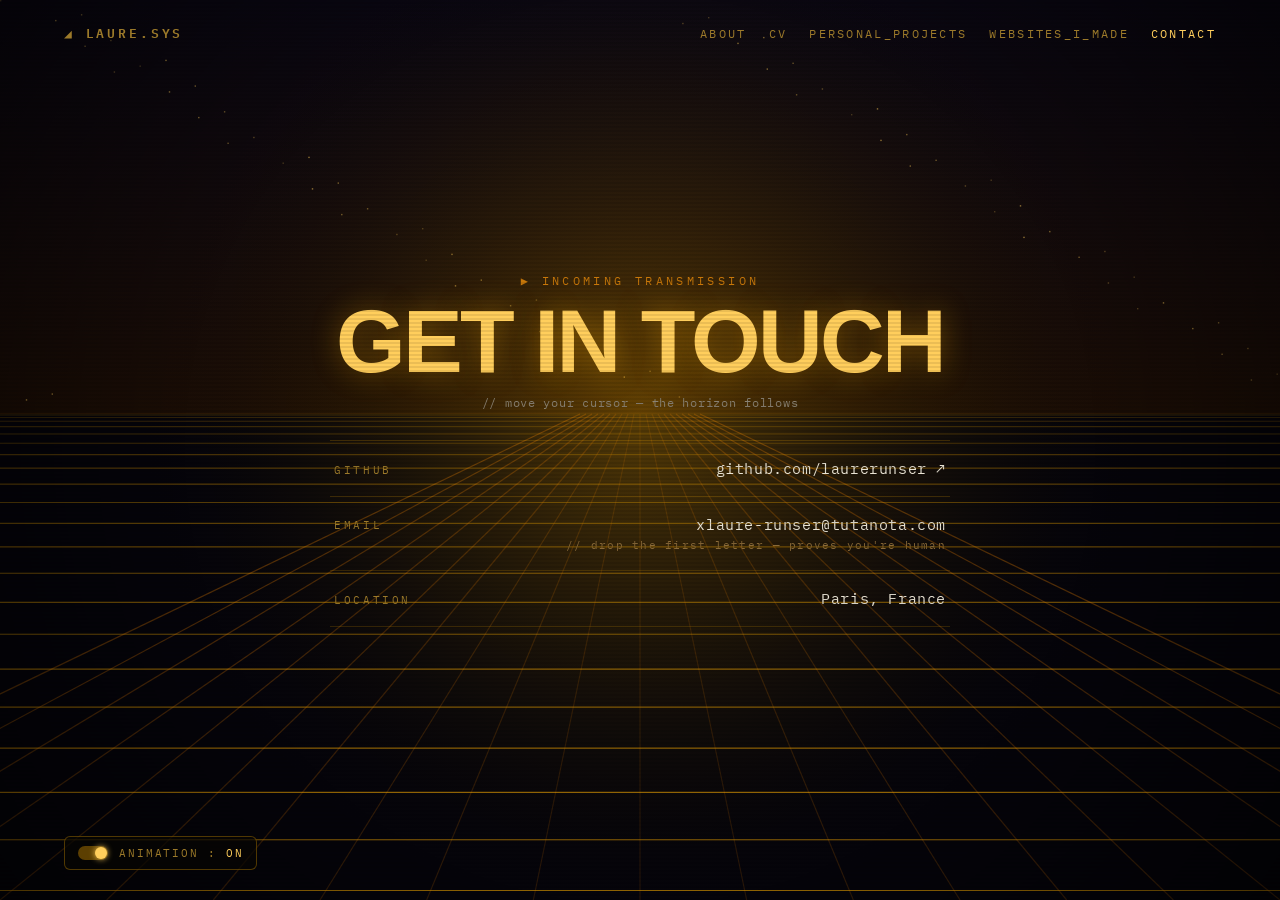
==== contact.html @ 8bfabf5b "new website" ====
<!DOCTYPE html>
<html lang="en" data-anim="1">
<head>
  <meta charset="UTF-8">
  <meta name="viewport" content="width=device-width, initial-scale=1">
  <title>Contact — Laure Runser</title>
  <meta name="description" content="How to reach Laure Runser. Move your cursor — the horizon follows.">
  <link rel="icon" href="assets/favicon.svg" type="image/svg+xml">
  <link rel="preconnect" href="https://fonts.googleapis.com">
  <link rel="preconnect" href="https://fonts.gstatic.com" crossorigin>
  <link href="https://fonts.googleapis.com/css2?family=IBM+Plex+Mono:wght@400;500;600&display=swap" rel="stylesheet">
  <link rel="stylesheet" href="css/styles.css">
</head>
<body>
  <main class="page">
    <canvas class="page__canvas" id="bg-canvas" aria-hidden="true"></canvas>

    <header class="nav">
      <a class="nav__brand" href="index.html">◢ LAURE.SYS</a>
      <nav class="nav__links" aria-label="primary">
        <a class="nav__link" href="index.html">ABOUT</a>
        <a class="nav__link" href="cv.html">CV</a>
        <a class="nav__link" href="personal-projects.html">PERSONAL_PROJECTS</a>
        <a class="nav__link" href="websites-i-made.html">WEBSITES_I_MADE</a>
        <a class="nav__link nav__link--active" href="contact.html">CONTACT</a>
      </nav>
    </header>

    <section class="page__content page__content--centered">
      <div class="contact-wrap">
        <div class="label">▶ INCOMING TRANSMISSION</div>
        <h1 class="hero hero--md">GET IN TOUCH</h1>
        <div class="contact-hint">// move your cursor — the horizon follows</div>

        <div class="contact-list">
          <a class="contact-row contact-row--link" href="https://github.com/laurerunser" target="_blank" rel="noopener">
            <span class="contact-row__label">GITHUB</span>
            <span class="contact-row__value">github.com/laurerunser ↗</span>
          </a>
          <div class="contact-row contact-row--email">
            <span class="contact-row__label">EMAIL</span>
            <span class="contact-row__email-block">
              <span class="contact-row__value" style="font-family:'IBM Plex Mono',monospace;">xlaure-runser@tutanota.com</span>
              <span class="contact-row__email-hint">// drop the first letter — proves you're human</span>
            </span>
          </div>
          <div class="contact-row">
            <span class="contact-row__label">LOCATION</span>
            <span class="contact-row__value">Paris, France</span>
          </div>
        </div>
      </div>
    </section>

    <button class="anim-toggle" type="button" aria-pressed="true" aria-label="Toggle animations">
      <span class="anim-toggle__track"><span class="anim-toggle__knob"></span></span>
      <span>ANIMATION : <span class="anim-toggle__state">ON</span></span>
    </button>
  </main>

  <!-- no top sweep on this page -->
  <div class="crt" aria-hidden="true">
    <div class="crt__scanlines"></div>
    <div class="crt__vignette"></div>
  </div>

  <script src="js/common.js"></script>
  <script src="js/contact.js"></script>
</body>
</html>
---- css/styles.css ----
/* =========================================================
   laure runser — personal site
   shared styles
   ========================================================= */

/* tokens */
:root {
  --bg: #080603;
  --bg-soft: #0a0805;
  --bg-deep: #050402;

  --amber: #ffb000;
  --amber-light: #ffce5c;
  --amber-dark: #c8780a;
  --amber-dim: #9c7a2a;
  --amber-faint: #6a5430;

  --text: #e9e3d4;
  --text-soft: #b9b09a;
  --text-muted: #8a8273;
  --text-dim: #8a6a38;

  --tv-shell-1: #322619;
  --tv-shell-2: #211810;
  --tv-shell-3: #140e08;

  --grid-line: rgba(255, 176, 0, 0.18);
}

/* reset */
*,
*::before,
*::after { box-sizing: border-box; }

html,
body { margin: 0; padding: 0; background: var(--bg); }

body {
  font-family: 'IBM Plex Mono', ui-monospace, monospace;
  color: var(--text);
  min-height: 100vh;
  overflow: hidden;
  -webkit-font-smoothing: antialiased;
}

a { color: inherit; }

/* =========================================================
   keyframes
   ========================================================= */
@keyframes scanbar {
  0%   { transform: translateY(-12%); }
  100% { transform: translateY(102vh); }
}
@keyframes flicker {
  0%, 100% { opacity: 0.97; }
  6%   { opacity: 0.86; }
  9%   { opacity: 0.99; }
  41%  { opacity: 0.92; }
  44%  { opacity: 1; }
  72%  { opacity: 0.88; }
}
@keyframes blink {
  0%, 48%   { opacity: 1; }
  49%, 100% { opacity: 0; }
}
@keyframes sigarc {
  0%   { opacity: 0; transform: translateX(-50%) scale(0.4); }
  50%  { opacity: 0.8; }
  100% { opacity: 0; transform: translateX(-50%) scale(1.6); }
}
@keyframes floaty {
  0%, 100% { transform: translateY(0); }
  50%      { transform: translateY(-8px); }
}

/* animation kill-switch */
[data-anim="0"] *,
[data-anim="0"] *::before,
[data-anim="0"] *::after { animation: none !important; }

/* =========================================================
   page shell
   ========================================================= */
.page {
  position: relative;
  width: 100%;
  height: 100vh;
  overflow: hidden;
}
.page__canvas {
  position: absolute;
  inset: 0;
  width: 100%;
  height: 100%;
  display: block;
}
.page__content {
  position: absolute;
  inset: 0;
  display: flex;
  flex-direction: column;
  justify-content: center;
  padding: 0 5vw;
  pointer-events: none;
}
.page__content--centered { align-items: center; text-align: center; }

/* =========================================================
   global CRT overlays
   ========================================================= */
.crt {
  position: fixed;
  inset: 0;
  pointer-events: none;
  z-index: 40;
}
.crt__scanlines {
  position: absolute;
  inset: 0;
  background: repeating-linear-gradient(
    to bottom,
    transparent 0,
    transparent 2px,
    rgba(0, 0, 0, 0.16) 3px,
    transparent 4px
  );
  animation: flicker 7s infinite;
}
.crt__sweep {
  position: absolute;
  left: 0;
  right: 0;
  top: 0;
  height: 14vh;
  background: linear-gradient(to bottom, rgba(255, 176, 0, 0.07), transparent);
  animation: scanbar 5s linear infinite;
}
.crt__vignette {
  position: absolute;
  inset: 0;
  background: radial-gradient(circle at 50% 50%, transparent 58%, rgba(0, 0, 0, 0.5) 100%);
}

/* =========================================================
   top nav
   ========================================================= */
.nav {
  position: absolute;
  top: 0;
  left: 0;
  right: 0;
  z-index: 60;
  display: flex;
  justify-content: space-between;
  align-items: center;
  padding: 22px 5vw;
  pointer-events: none;
}
.nav__brand {
  pointer-events: auto;
  font-size: 13px;
  letter-spacing: 0.22em;
  color: var(--amber-dim);
  text-decoration: none;
  font-weight: 600;
  transition: color 0.15s;
}
.nav__brand:hover,
.nav__brand--active { color: var(--amber-light); }

.nav__links {
  pointer-events: auto;
  display: flex;
  gap: 22px;
  font-size: 11.5px;
  letter-spacing: 0.2em;
}
.nav__link {
  color: var(--amber-dim);
  text-decoration: none;
  transition: color 0.15s;
}
.nav__link:hover,
.nav__link--active { color: var(--amber-light); }

/* =========================================================
   labels / hero text
   ========================================================= */
.label {
  font-size: 12px;
  letter-spacing: 0.28em;
  color: var(--amber-dark);
  margin-bottom: 14px;
}
.label--wide { letter-spacing: 0.34em; }

.hero {
  font-family: 'Helvetica Neue', Arial, sans-serif;
  font-weight: 800;
  line-height: 0.86;
  letter-spacing: -0.04em;
  color: var(--amber-light);
  text-shadow: 0 0 30px rgba(255, 176, 0, 0.4);
  margin: 0;
}
.hero--xl { font-size: clamp(54px, 9.6vw, 156px); white-space: nowrap; }
.hero--cv { font-size: clamp(64px, 11vw, 168px); }
.hero--lg { font-size: clamp(60px, 10vw, 140px); }
.hero--md {
  font-size: clamp(48px, 7vw, 92px);
  line-height: 0.88;
  letter-spacing: -0.03em;
  text-shadow: 0 0 28px rgba(255, 176, 0, 0.35);
}

.subhead {
  font-family: 'Helvetica Neue', Arial, sans-serif;
  font-weight: 700;
  font-size: clamp(14px, 1.55vw, 21px);
  letter-spacing: 0.1em;
  color: var(--text);
  margin-top: 16px;
}

.tag {
  font-size: 13px;
  letter-spacing: 0.18em;
  color: var(--text-muted);
  margin-top: 22px;
  max-width: 440px;
  line-height: 1.7;
}

/* =========================================================
   boot log
   ========================================================= */
.boot {
  margin-top: 26px;
  font-size: 13.5px;
  line-height: 1.85;
  color: var(--text-soft);
  min-height: 182px;
  max-width: 680px;
  font-family: 'IBM Plex Mono', monospace;
}
.boot__line { color: var(--text-soft); }
.boot__line--accent { color: var(--amber); }
.boot__line--dim { color: #9c8a6a; }
.boot__line--header {
  color: var(--amber);
  font-weight: 600;
  letter-spacing: 0.32em;
  margin-top: 14px;
  margin-bottom: 4px;
  font-size: 11.5px;
}
.boot__cursor {
  display: inline-block;
  margin-left: 2px;
  color: var(--amber);
  animation: blink 1s steps(1) infinite;
}

.boot__line a {
  color: inherit;
  text-decoration: underline;
  text-decoration-color: rgba(255, 176, 0, 0.5);
  text-underline-offset: 3px;
  transition: color 0.15s;
}
.boot__line a:hover { color: var(--amber-light); }

/* =========================================================
   amber button-link (bottom-right github, etc.)
   ========================================================= */
.btn-link {
  pointer-events: auto;
  display: inline-flex;
  align-items: center;
  gap: 10px;
  text-decoration: none;
  font-size: 12px;
  letter-spacing: 0.16em;
  color: var(--amber);
  border: 1px solid rgba(255, 176, 0, 0.4);
  padding: 11px 16px;
  border-radius: 6px;
  background: rgba(255, 176, 0, 0.05);
  transition: background 0.15s, color 0.15s;
}
.btn-link:hover {
  background: rgba(255, 176, 0, 0.14);
  color: var(--amber-light);
}
.btn-link__dot {
  width: 8px;
  height: 8px;
  border-radius: 50%;
  background: var(--amber);
  box-shadow: 0 0 8px var(--amber);
  flex: none;
}
.btn-link--corner {
  position: absolute;
  right: 5vw;
  bottom: 30px;
  z-index: 55;
}

/* =========================================================
   animation toggle (bottom-left)
   ========================================================= */
.anim-toggle {
  position: absolute;
  left: 5vw;
  bottom: 30px;
  z-index: 65;
  display: flex;
  align-items: center;
  gap: 11px;
  background: rgba(8, 6, 3, 0.7);
  border: 1px solid rgba(255, 176, 0, 0.3);
  border-radius: 6px;
  padding: 9px 13px;
  cursor: pointer;
  font-family: 'IBM Plex Mono', monospace;
  font-size: 10.5px;
  letter-spacing: 0.18em;
  color: var(--amber-dim);
  transition: color 0.15s, border-color 0.15s;
}
.anim-toggle:hover {
  border-color: rgba(255, 176, 0, 0.6);
  color: var(--amber-light);
}
.anim-toggle__track {
  position: relative;
  display: inline-block;
  width: 30px;
  height: 14px;
  border-radius: 8px;
  background: rgba(80, 80, 80, 0.4);
  transition: background 0.18s;
}
.anim-toggle__knob {
  position: absolute;
  top: 1px;
  left: 1px;
  width: 12px;
  height: 12px;
  border-radius: 50%;
  background: #6a5430;
  box-shadow: 0 0 6px #6a5430;
  transition: left 0.18s, background 0.18s, box-shadow 0.18s;
}
.anim-toggle__state { color: var(--text-muted); }

/* on state */
[data-anim="1"] .anim-toggle__track { background: rgba(255, 176, 0, 0.35); }
[data-anim="1"] .anim-toggle__knob {
  left: 17px;
  background: var(--amber-light);
  box-shadow: 0 0 6px var(--amber-light);
}
[data-anim="1"] .anim-toggle__state { color: var(--amber-light); }

/* =========================================================
   contact list
   ========================================================= */
.contact-wrap {
  width: 100%;
  max-width: 620px;
  pointer-events: auto;
}
.contact-hint {
  font-size: 12px;
  letter-spacing: 0.06em;
  color: var(--text-muted);
  margin-top: 14px;
}
.contact-list {
  margin-top: 30px;
  border-top: 1px solid var(--grid-line);
}
.contact-row {
  display: flex;
  justify-content: space-between;
  align-items: center;
  padding: 18px 4px;
  border-bottom: 1px solid var(--grid-line);
  text-decoration: none;
  color: var(--text);
  gap: 24px;
  transition: color 0.15s;
}
.contact-row--link:hover { color: var(--amber-light); }
.contact-row--email { align-items: flex-start; }
.contact-row__label {
  font-size: 11px;
  letter-spacing: 0.24em;
  color: var(--amber-dim);
  padding-top: 3px;
}
.contact-row__value {
  font-size: 15px;
  letter-spacing: 0.04em;
}
.contact-row__value--muted { color: var(--text-muted); }
.contact-row__email-block {
  display: flex;
  flex-direction: column;
  align-items: flex-end;
  gap: 4px;
}
.contact-row__email-hint {
  font-size: 10.5px;
  letter-spacing: 0.12em;
  color: var(--text-dim);
}

/* =========================================================
   CV columns
   ========================================================= */
.cv-cols {
  margin-top: 30px;
  display: flex;
  gap: 42px;
  flex-wrap: wrap;
  font-size: 12.5px;
  line-height: 1.75;
  color: var(--text-soft);
  max-width: 1180px;
  min-height: 300px;
}
.cv-col {
  flex: 1;
  min-width: 340px;
  max-width: 580px;
}
.cv-col__header {
  font-family: 'Helvetica Neue', Arial, sans-serif;
  font-weight: 700;
  font-size: 14px;
  letter-spacing: 0.26em;
  color: var(--text);
  margin-bottom: 14px;
}
.cv-col__body {
  white-space: pre;
  overflow-x: auto;
  font-family: 'IBM Plex Mono', monospace;
}

/* =========================================================
   websites page — stage layout
   ========================================================= */
.websites-title {
  position: absolute;
  left: 0;
  right: 0;
  top: 11vh;
  display: flex;
  flex-direction: column;
  align-items: center;
  gap: 6px;
  pointer-events: none;
  z-index: 5;
}
.websites-title__head {
  font-family: 'Helvetica Neue', Arial, sans-serif;
  font-weight: 800;
  font-size: clamp(34px, 4.4vw, 60px);
  letter-spacing: -0.02em;
  line-height: 1;
  color: var(--amber-light);
  text-shadow: 0 0 24px rgba(255, 176, 0, 0.35);
}
.websites-title__sub {
  pointer-events: auto;
  font-family: 'IBM Plex Mono', monospace;
  font-size: 12px;
  letter-spacing: 0.2em;
  color: var(--amber-dark);
  text-decoration: none;
}
.websites-title__sub:hover { color: var(--amber-light); }
.websites-title__hint {
  margin-top: 8px;
  font-family: 'IBM Plex Mono', monospace;
  font-size: 11px;
  letter-spacing: 0.18em;
  color: var(--text-dim);
  line-height: 1.6;
  text-align: center;
}

.websites-stage {
  position: absolute;
  inset: 0;
  display: flex;
  flex-direction: row;
  align-items: center;
  justify-content: center;
  gap: 38px;
  padding-top: 110px;
}

/* =========================================================
   TV unit
   ========================================================= */
.tv { position: relative; }

.tv__antenna {
  position: absolute;
  left: 50%;
  top: -58px;
  transform: translateX(-50%);
  width: 160px;
  height: 60px;
}
.tv__antenna-mast {
  position: absolute;
  left: 50%;
  bottom: 0;
  width: 2px;
  height: 14px;
  background: #3a2f1c;
  transform: translateX(-50%);
}
.tv__antenna-ear {
  position: absolute;
  bottom: 6px;
  width: 90px;
  height: 2px;
}
.tv__antenna-ear--left {
  left: 42px;
  background: linear-gradient(90deg, transparent, var(--amber-faint), transparent);
  transform: rotate(-26deg);
  transform-origin: left center;
}
.tv__antenna-ear--right {
  right: 42px;
  background: linear-gradient(90deg, transparent, var(--amber-faint), transparent);
  transform: rotate(26deg);
  transform-origin: right center;
}
.tv__antenna-ring {
  position: absolute;
  left: 50%;
  top: -2px;
  width: 40px;
  height: 40px;
  border: 1.5px solid rgba(255, 176, 0, 0.5);
  border-radius: 50%;
  animation: sigarc 2.6s ease-out infinite;
}
.tv__antenna-ring--delay { animation-delay: 1.3s; }

.tv__body {
  display: flex;
  gap: 20px;
  width: 580px;
  padding: 24px;
  border-radius: 24px;
  background: linear-gradient(158deg, var(--tv-shell-1) 0%, var(--tv-shell-2) 55%, var(--tv-shell-3) 100%);
  box-shadow:
    0 40px 90px rgba(0, 0, 0, 0.6),
    inset 0 2px 0 rgba(255, 200, 120, 0.12),
    inset 0 -3px 8px rgba(0, 0, 0, 0.6);
  border: 1px solid #3a2c1b;
}
.tv__screen {
  position: relative;
  flex: 1;
  border-radius: 14px;
  overflow: hidden;
  background: var(--bg-deep);
  border: 4px solid var(--bg-soft);
  box-shadow:
    inset 0 0 50px rgba(0, 0, 0, 0.95),
    inset 0 0 0 2px rgba(255, 176, 0, 0.06);
}
.tv__screen-aspect {
  position: relative;
  width: 100%;
  aspect-ratio: 4 / 3;
  background: var(--bg-soft);
}
.tv__media {
  position: absolute;
  inset: 0;
  background: #000;
  display: none;
}
.tv__media-item {
  position: absolute;
  inset: 0;
  width: 100%;
  height: 100%;
  object-fit: cover;
  display: none;
}
.tv__screen-aspect > canvas {
  position: absolute;
  inset: 0;
  width: 100%;
  height: 100%;
  display: block;
  z-index: 1;
}
.tv__chip {
  position: absolute;
  top: 10px;
  right: 12px;
  font-size: 10px;
  letter-spacing: 0.18em;
  color: var(--amber-light);
  background: rgba(0, 0, 0, 0.4);
  padding: 3px 7px;
  border-radius: 3px;
  z-index: 2;
}

.tv__dial-column {
  width: 54px;
  display: flex;
  flex-direction: column;
  align-items: center;
  justify-content: space-between;
  padding: 6px 0;
}
.tv__dial-knob {
  width: 40px;
  height: 40px;
  border-radius: 50%;
  background: radial-gradient(circle at 35% 30%, #5a4628, #1c150c);
  box-shadow:
    inset 0 2px 4px rgba(255, 200, 120, 0.2),
    0 2px 4px rgba(0, 0, 0, 0.5);
  border: 1px solid #4a3a22;
}
.tv__dial-label {
  writing-mode: vertical-rl;
  font-size: 9px;
  letter-spacing: 0.3em;
  color: #8a6a38;
  font-weight: 600;
}
.tv__dial-power {
  display: flex;
  flex-direction: column;
  align-items: center;
  gap: 5px;
}
.tv__dial-power-dot {
  width: 9px;
  height: 9px;
  border-radius: 50%;
  background: var(--amber);
  box-shadow: 0 0 7px var(--amber);
  transition: background 0.15s, box-shadow 0.15s;
}
.tv__dial-power-label {
  font-size: 8px;
  letter-spacing: 0.1em;
  color: var(--amber-faint);
}

[data-power="0"] .tv__dial-power-dot {
  background: #5a2a18;
  box-shadow: 0 0 7px #5a2a18;
}

.tv__legs {
  display: flex;
  justify-content: space-between;
  padding: 0 70px;
}
.tv__leg {
  width: 26px;
  height: 18px;
  background: #1a130b;
  border-radius: 0 0 6px 6px;
}

/* =========================================================
   remote
   ========================================================= */
.remote {
  display: flex;
  flex-direction: column;
  gap: 13px;
  align-items: center;
  width: 132px;
  padding: 16px 13px;
  border-radius: 18px;
  background: linear-gradient(158deg, #221a11, #0d0a06);
  box-shadow:
    0 22px 50px rgba(0, 0, 0, 0.6),
    inset 0 1px 0 rgba(255, 200, 120, 0.1);
  border: 1px solid #2c2118;
  animation: floaty 7s ease-in-out infinite 0.6s;
}
.remote__header {
  display: flex;
  justify-content: space-between;
  align-items: center;
  width: 100%;
}
.remote__model {
  font-size: 8px;
  letter-spacing: 0.16em;
  color: var(--amber-faint);
}
.remote__power {
  width: 14px;
  height: 14px;
  border-radius: 50%;
  border: 1px solid #4a3a22;
  background: var(--amber);
  box-shadow: 0 0 7px var(--amber);
  cursor: pointer;
  padding: 0;
  transition: background 0.15s, box-shadow 0.15s;
}
[data-power="0"] .remote__power {
  background: #5a2a18;
  box-shadow: 0 0 7px #5a2a18;
}

.remote__lcd {
  width: 100%;
  background: #0a0d08;
  border: 1px solid #243018;
  border-radius: 5px;
  padding: 6px 8px;
  text-align: center;
  box-shadow: inset 0 0 14px rgba(0, 0, 0, 0.8);
}
.remote__lcd-label {
  font-size: 9px;
  letter-spacing: 0.12em;
  color: var(--amber-faint);
}
.remote__lcd-value {
  font-family: 'Helvetica Neue', Arial, sans-serif;
  font-weight: 800;
  font-size: 22px;
  color: var(--amber-light);
  text-shadow: 0 0 8px rgba(255, 176, 0, 0.5);
}
[data-power="0"] .remote__lcd-value {
  color: #5a4424;
}

.remote__pad {
  display: grid;
  grid-template-columns: repeat(3, 1fr);
  gap: 6px;
  width: 100%;
}
.remote__btn {
  aspect-ratio: 1;
  border-radius: 7px;
  border: 1px solid #5a4424;
  background: linear-gradient(160deg, #3a2c16, #1c1409);
  color: var(--amber-light);
  font-family: 'Helvetica Neue', Arial, sans-serif;
  font-weight: 700;
  font-size: 15px;
  cursor: pointer;
  box-shadow: inset 0 1px 0 rgba(255, 200, 120, 0.2);
  transition: background 0.15s;
  display: flex;
  align-items: center;
  justify-content: center;
}
.remote__btn:hover { background: #4a3a1e; }
.remote__btn--off {
  border-color: #2c2118;
  background: #161009;
  color: #4a3a22;
  cursor: default;
}
.remote__btn--off:hover { background: #161009; }
.remote__arrows {
  display: flex;
  gap: 8px;
  width: 100%;
}
.remote__arrow {
  flex: 1;
  border-radius: 6px;
  border: 1px solid #3a2c1b;
  background: #1c1409;
  color: var(--amber-dim);
  cursor: pointer;
  font-size: 13px;
  padding: 6px 0;
  transition: color 0.15s;
}
.remote__arrow:hover { color: var(--amber-light); }
.remote__caption {
  font-size: 8px;
  letter-spacing: 0.14em;
  color: #8a6a38;
  text-align: center;
  line-height: 1.5;
}

/* =========================================================
   websites info panel (right column)
   ========================================================= */
.info-panel {
  width: 280px;
  display: flex;
  flex-direction: column;
  gap: 14px;
  font-family: 'IBM Plex Mono', monospace;
}
.info-panel__label {
  font-size: 11px;
  letter-spacing: 0.24em;
  color: var(--amber-dark);
}
.info-panel__ch {
  font-size: 10px;
  letter-spacing: 0.2em;
  color: var(--amber-dim);
}
.info-panel__name {
  font-family: 'Helvetica Neue', Arial, sans-serif;
  font-weight: 800;
  font-size: 32px;
  line-height: 1.04;
  letter-spacing: -0.01em;
  color: var(--amber-light);
  text-shadow: 0 0 18px rgba(255, 176, 0, 0.3);
}
.info-panel__divider {
  height: 1px;
  background: var(--grid-line);
}
.info-panel__tag {
  font-size: 12.5px;
  line-height: 1.65;
  color: #a89f8c;
}
.info-panel__link-row {
  display: inline-flex;
  align-items: center;
  gap: 9px;
  align-self: flex-start;
  padding: 11px 14px;
}

/* =========================================================
   reduced motion: default OFF if no stored pref
   (common.js handles this — CSS just respects)
   ========================================================= */
@media (prefers-reduced-motion: reduce) {
  *, *::before, *::after {
    animation-duration: 0.001ms !important;
    animation-iteration-count: 1 !important;
    transition-duration: 0.001ms !important;
  }
}

/* =========================================================
   print
   ========================================================= */
@media print {
  .crt, .anim-toggle, .page__canvas, .tv__media,
  .tv__antenna { display: none !important; }
  body { background: white; color: black; }
}
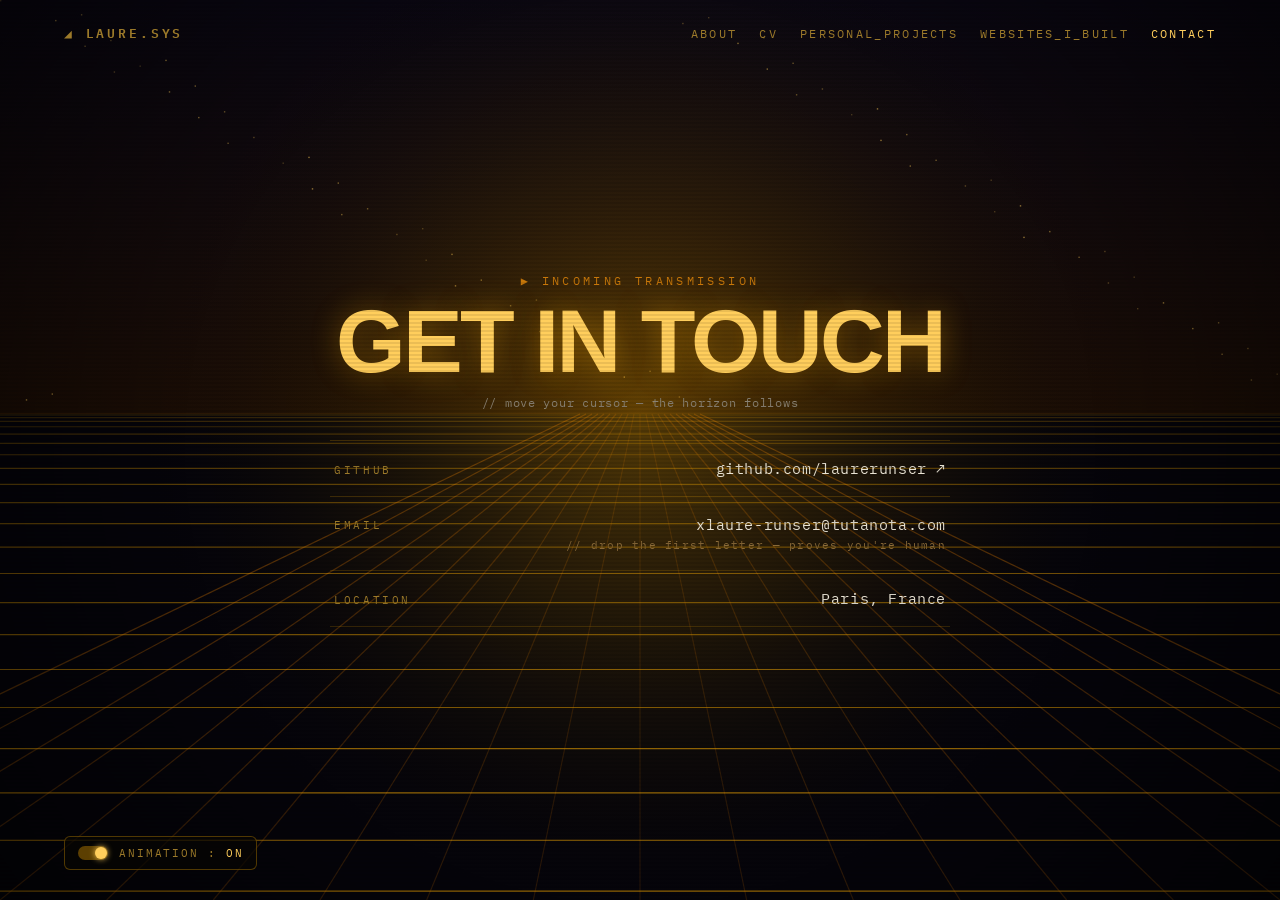
==== commit 48b284dc: "Restructure assets, add mobile + accessibility support - Move site previews into assets/websites-i-b" ====
--- a/contact.html
+++ b/contact.html
@@ -12,7 +12,8 @@
   <link rel="stylesheet" href="css/styles.css">
 </head>
 <body>
-  <main class="page">
+  <a class="skip-link" href="#main">Skip to content</a>
+  <main class="page" id="main">
     <canvas class="page__canvas" id="bg-canvas" aria-hidden="true"></canvas>
 
     <header class="nav">
@@ -21,8 +22,8 @@
         <a class="nav__link" href="index.html">ABOUT</a>
         <a class="nav__link" href="cv.html">CV</a>
         <a class="nav__link" href="personal-projects.html">PERSONAL_PROJECTS</a>
-        <a class="nav__link" href="websites-i-made.html">WEBSITES_I_MADE</a>
-        <a class="nav__link nav__link--active" href="contact.html">CONTACT</a>
+        <a class="nav__link" href="websites-i-made.html">WEBSITES_I_BUILT</a>
+        <a class="nav__link nav__link--active" href="contact.html" aria-current="page">CONTACT</a>
       </nav>
     </header>
 
--- a/css/styles.css
+++ b/css/styles.css
@@ -44,6 +44,30 @@
 }
 
 a { color: inherit; }
+
+/* clear keyboard-focus indicator (visible on dark CRT background) */
+:focus-visible {
+  outline: 2px solid var(--amber-light);
+  outline-offset: 2px;
+  border-radius: 2px;
+}
+
+/* skip link — hidden until focused, jumps past the nav to the content */
+.skip-link {
+  position: absolute;
+  left: 8px;
+  top: -120px;
+  z-index: 100;
+  background: var(--amber);
+  color: #080603;
+  padding: 10px 16px;
+  font-size: 12px;
+  letter-spacing: 0.1em;
+  text-decoration: none;
+  border-radius: 0 0 6px 6px;
+  transition: top 0.15s;
+}
+.skip-link:focus { top: 0; }
 
 /* =========================================================
    keyframes
@@ -94,6 +118,7 @@
   width: 100%;
   height: 100%;
   display: block;
+  pointer-events: none; /* decorative — never intercept taps/clicks */
 }
 .page__content {
   position: absolute;
@@ -135,6 +160,11 @@
   height: 14vh;
   background: linear-gradient(to bottom, rgba(255, 176, 0, 0.07), transparent);
   animation: scanbar 5s linear infinite;
+}
+/* CV: sweep runs a single pass (while the log types) then stops off-screen */
+.crt__sweep--once {
+  animation-iteration-count: 1;
+  animation-fill-mode: forwards;
 }
 .crt__vignette {
   position: absolute;
@@ -438,13 +468,15 @@
   min-width: 340px;
   max-width: 580px;
 }
+/* status sits full-width on top of the two log columns */
+.cv-col--status { flex-basis: 100%; }
 .cv-col__header {
   font-family: 'Helvetica Neue', Arial, sans-serif;
   font-weight: 700;
   font-size: 14px;
   letter-spacing: 0.26em;
   color: var(--text);
-  margin-bottom: 14px;
+  margin: 0 0 14px;
 }
 .cv-col__body {
   white-space: pre;
@@ -509,7 +541,11 @@
 /* =========================================================
    TV unit
    ========================================================= */
-.tv { position: relative; }
+.tv {
+  position: relative;
+  transform: scale(1.1);
+  transform-origin: center;
+}
 
 .tv__antenna {
   position: absolute;
@@ -599,7 +635,7 @@
   inset: 0;
   width: 100%;
   height: 100%;
-  object-fit: cover;
+  object-fit: contain;
   display: none;
 }
 .tv__screen-aspect > canvas {
@@ -869,6 +905,103 @@
 }
 
 /* =========================================================
+   responsive — phones & small tablets
+   The desktop design is a set of fixed, full-viewport "terminal"
+   panels (overflow:hidden, absolute layout). On narrow screens we
+   let the page scroll and reflow everything into a single column.
+   ========================================================= */
+@media (max-width: 920px) {
+  /* allow the page to grow & scroll instead of clipping content */
+  html, body {
+    overflow-x: hidden;
+    overflow-y: auto;
+    height: auto;
+    min-height: 100vh;
+  }
+  .page {
+    height: auto;
+    min-height: 100vh;
+    overflow: visible;
+  }
+  /* keep the decorative canvas as a fixed, viewport-sized backdrop */
+  .page__canvas { position: fixed; }
+
+  /* nav flows at the top and wraps instead of overflowing */
+  .nav {
+    position: static;
+    flex-wrap: wrap;
+    gap: 8px 16px;
+    padding: 16px 5vw;
+  }
+  .nav__links {
+    flex-wrap: wrap;
+    gap: 8px 14px;
+    font-size: 11px;
+  }
+
+  /* content flows normally below the nav */
+  .page__content {
+    position: static;
+    inset: auto;
+    height: auto;
+    min-height: 0;
+    justify-content: flex-start;
+    padding: 24px 6vw 132px;
+  }
+
+  /* bottom-corner controls float over the scrolling content */
+  .anim-toggle,
+  .btn-link--corner {
+    position: fixed;
+  }
+
+  /* websites page: stack TV / remote / info vertically, fit width */
+  .websites-title {
+    position: static;
+    padding: 12px 5vw 0;
+  }
+  .websites-stage {
+    position: static;
+    flex-direction: column;
+    height: auto;
+    gap: 22px;
+    padding: 22px 5vw 132px;
+  }
+  .tv { order: 0; transform: none; }
+  .remote { order: 1; }
+  .info-panel { order: 2; }
+  .tv__body { width: min(92vw, 440px); }
+  .info-panel { width: min(92vw, 440px); }
+}
+
+@media (max-width: 680px) {
+  /* CV: single column — status, then career, then education */
+  .cv-cols {
+    flex-direction: column;
+    gap: 26px;
+    min-height: 0;
+  }
+  .cv-col {
+    min-width: 0;
+    max-width: 100%;
+    width: 100%;
+  }
+  /* wrap long log lines instead of forcing horizontal scroll */
+  .cv-col__body { white-space: pre-wrap; }
+
+  /* contact rows stack label over value */
+  .contact-row {
+    flex-direction: column;
+    align-items: flex-start;
+    gap: 6px;
+  }
+  .contact-row__email-block { align-items: flex-start; }
+
+  /* smaller footprint for the floating controls on phones */
+  .anim-toggle { font-size: 9.5px; padding: 7px 10px; }
+}
+
+/* =========================================================
    print
    ========================================================= */
 @media print {
